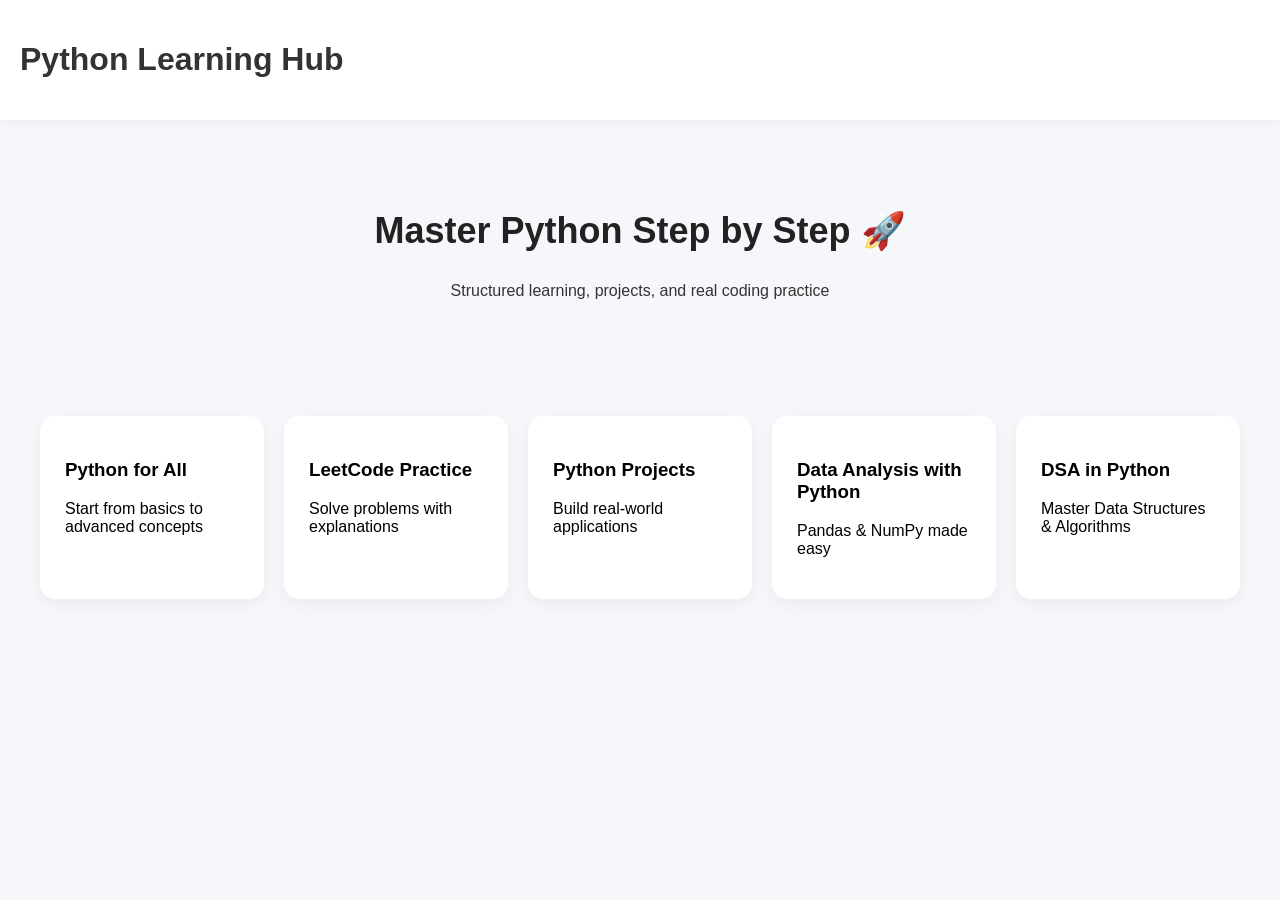
==== index.html @ 8469ddca "Chapter 1 - Variable & DataTypes" ====
<!DOCTYPE html>
<html lang="en">
<head>
  <meta charset="UTF-8" />
  <title>Python Learning Hub</title>
  <link rel="stylesheet" href="css/styles.css" />
</head>
<body>

<header class="navbar">
  <h1>Python Learning Hub</h1>
</header>

<section class="hero">
  <h2>Master Python Step by Step 🚀</h2>
  <p>Structured learning, projects, and real coding practice</p>
</section>

<section class="cards">

  <a href="python-for-all.html" class="card">
    <h3>Python for All</h3>
    <p>Start from basics to advanced concepts</p>
  </a>

  <div class="card">
    <h3>LeetCode Practice</h3>
    <p>Solve problems with explanations</p>
  </div>

  <div class="card">
    <h3>Python Projects</h3>
    <p>Build real-world applications</p>
  </div>

  <div class="card">
    <h3>Data Analysis with Python</h3>
    <p>Pandas & NumPy made easy</p>
  </div>

  <div class="card">
    <h3>DSA in Python</h3>
    <p>Master Data Structures & Algorithms</p>
  </div>

</section>

</body>
</html>
---- css/styles.css ----
body {
  font-family: 'Poppins', sans-serif;
  margin: 0;
  background: #f5f7fb;
  color: #333;
}

.navbar {
  background: white;
  padding: 20px;
  box-shadow: 0 2px 10px rgba(0,0,0,0.05);
}

.hero {
  text-align: center;
  padding: 60px 20px;
}

.hero h2 {
  font-size: 36px;
}

.cards {
  display: grid;
  grid-template-columns: repeat(auto-fit, minmax(220px, 1fr));
  padding: 40px;
  gap: 20px;
}

.card {
  background: white;
  padding: 25px;
  border-radius: 15px;
  text-decoration: none;
  color: black;
  box-shadow: 0 5px 15px rgba(0,0,0,0.05);
  transition: 0.3s;
}

.card:hover {
  transform: translateY(-8px);
  box-shadow: 0 10px 25px rgba(0,0,0,0.1);
}

.content {
  max-width: 800px;
  margin: auto;
  padding: 30px;
}

.code-cell {
  background: #1e1e1e;
  color: #00ffcc;
  padding: 15px;
  border-radius: 10px;
  margin-top: 20px;
}

.output {
  background: #eef;
  padding: 10px;
  border-left: 5px solid #4a90e2;
  margin-top: 10px;
  border-radius: 5px;
}

h2 {
  margin-top: 30px;
  color: #222;
}

hr {
  margin: 40px 0;
  border: none;
  border-top: 1px solid #ddd;
}

ul {
  line-height: 1.8;
}
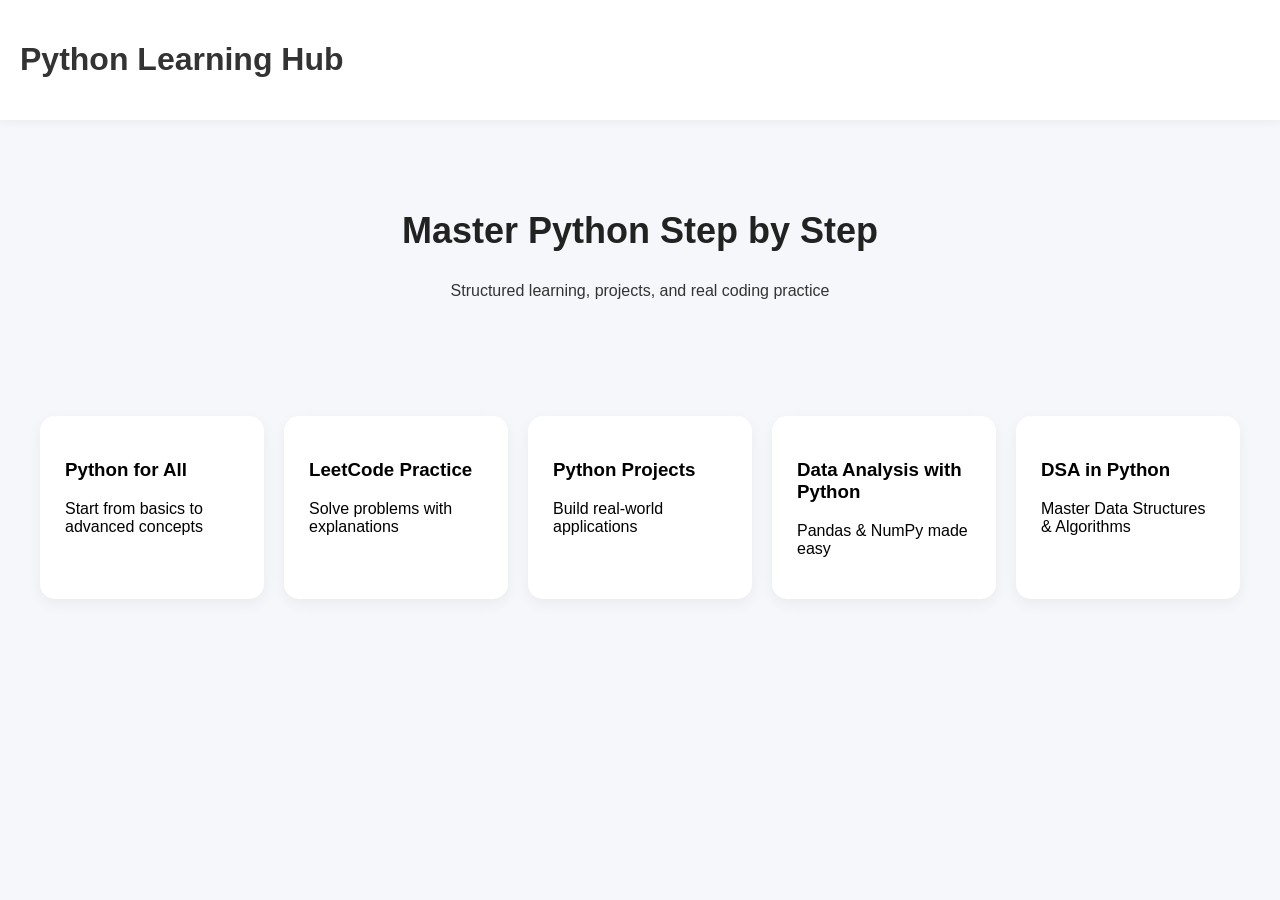
==== commit 59bb7c53: "chapter2/conditions" ====
--- a/index.html
+++ b/index.html
@@ -12,7 +12,7 @@
 </header>
 
 <section class="hero">
-  <h2>Master Python Step by Step 🚀</h2>
+  <h2>Master Python Step by Step</h2>
   <p>Structured learning, projects, and real coding practice</p>
 </section>
 
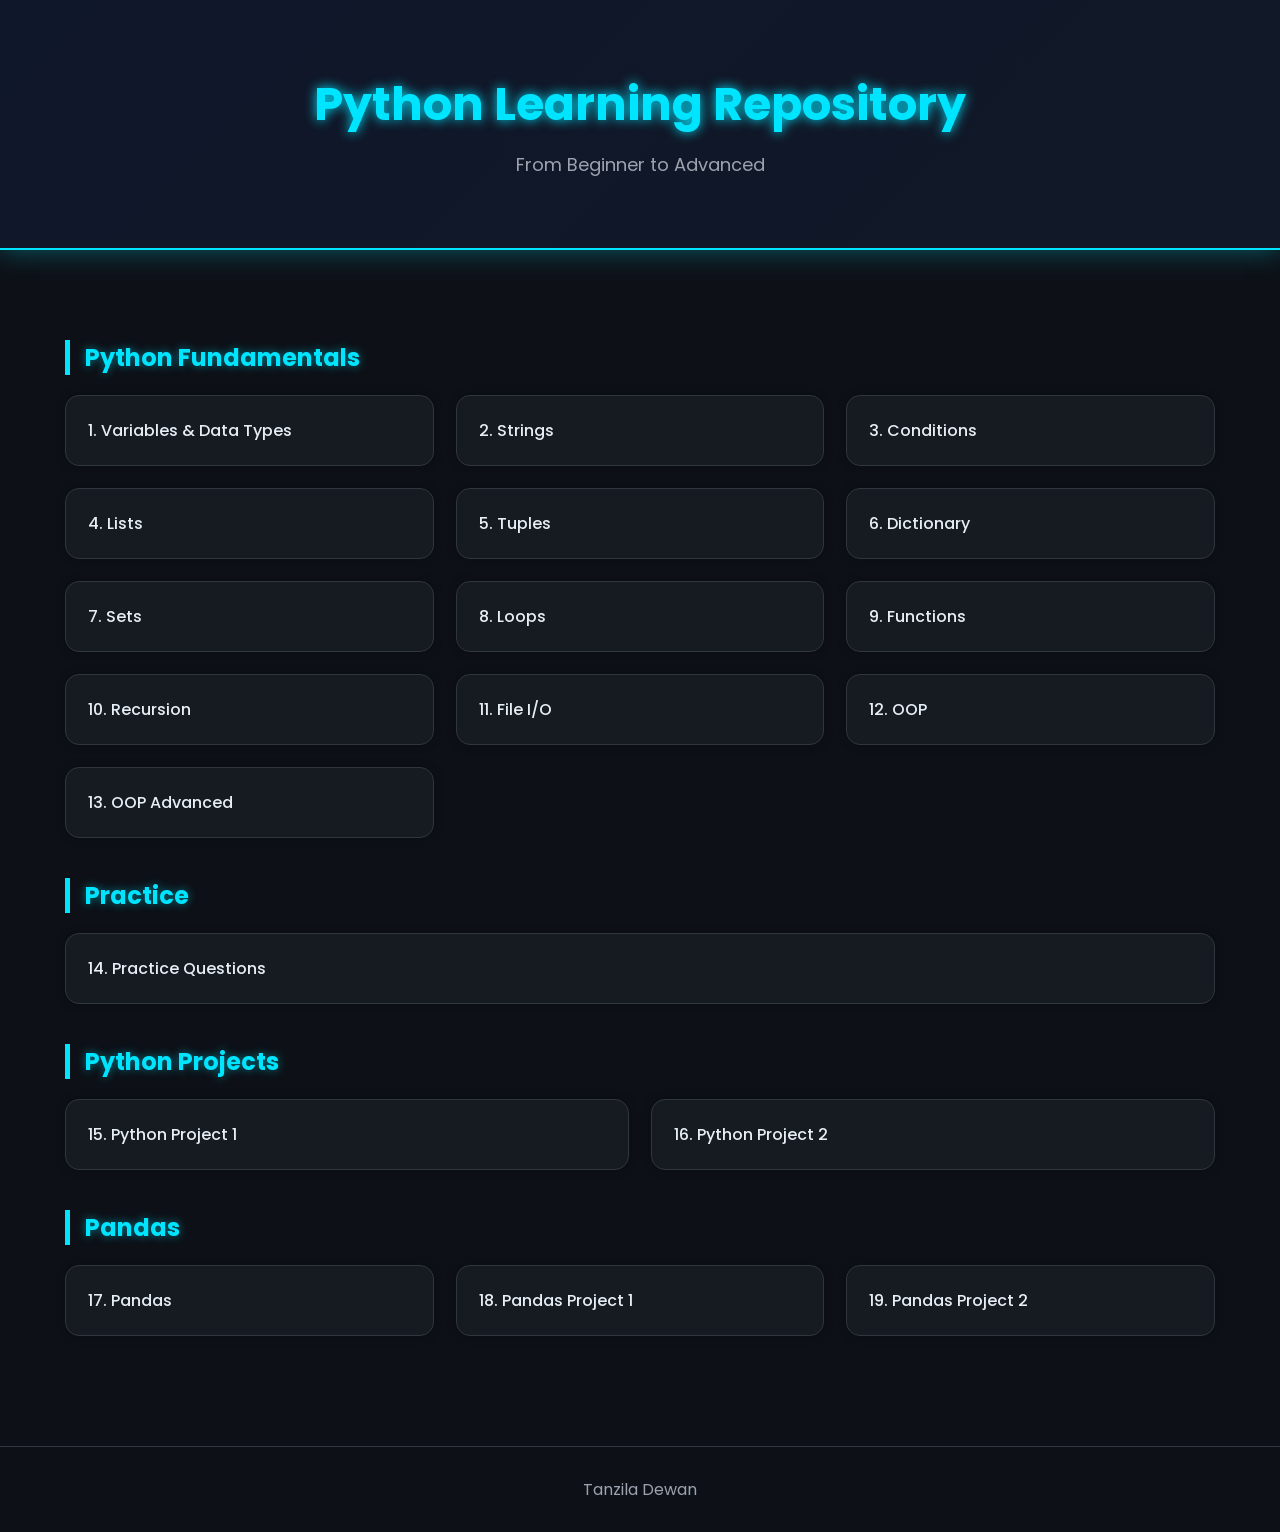
==== commit fe04aab2: "Updated website layout and CSS" ====
--- a/index.html
+++ b/index.html
@@ -1,49 +1,137 @@
 <!DOCTYPE html>
 <html lang="en">
 <head>
-  <meta charset="UTF-8" />
-  <title>Python Learning Hub</title>
-  <link rel="stylesheet" href="css/styles.css" />
+    <meta charset="UTF-8">
+    <meta name="viewport" content="width=device-width, initial-scale=1.0">
+    <title>Python Learning Repository</title>
+
+    <link rel="stylesheet" href="style.css">
+
+    <link rel="preconnect" href="https://fonts.googleapis.com">
+    <link href="https://fonts.googleapis.com/css2?family=Poppins:wght@300;500;700&display=swap" rel="stylesheet">
 </head>
+
 <body>
 
-<header class="navbar">
-  <h1>Python Learning Hub</h1>
+<header>
+
+<h1>Python Learning Repository</h1>
+
+<p>From Beginner to Advanced</p>
+
 </header>
 
-<section class="hero">
-  <h2>Master Python Step by Step</h2>
-  <p>Structured learning, projects, and real coding practice</p>
-</section>
+<div class="container">
 
-<section class="cards">
+<h2>Python Fundamentals</h2>
 
-  <a href="python-for-all.html" class="card">
-    <h3>Python for All</h3>
-    <p>Start from basics to advanced concepts</p>
-  </a>
+<div class="grid">
 
-  <div class="card">
-    <h3>LeetCode Practice</h3>
-    <p>Solve problems with explanations</p>
-  </div>
+<a href="https://github.com/TanzilaDewan789/python_all/blob/main/Variable_Datatypes.ipynb" target="_blank" class="card">
+1. Variables & Data Types
+</a>
 
-  <div class="card">
-    <h3>Python Projects</h3>
-    <p>Build real-world applications</p>
-  </div>
+<a href="https://github.com/TanzilaDewan789/python_all/blob/main/String.ipynb" target="_blank" class="card">
+2. Strings
+</a>
 
-  <div class="card">
-    <h3>Data Analysis with Python</h3>
-    <p>Pandas & NumPy made easy</p>
-  </div>
+<a href="https://github.com/TanzilaDewan789/python_all/blob/main/Conditions.ipynb" target="_blank" class="card">
+3. Conditions
+</a>
 
-  <div class="card">
-    <h3>DSA in Python</h3>
-    <p>Master Data Structures & Algorithms</p>
-  </div>
+<a href="https://github.com/TanzilaDewan789/python_all/blob/main/Lists.ipynb" target="_blank" class="card">
+4. Lists
+</a>
 
-</section>
+<a href="https://github.com/TanzilaDewan789/python_all/blob/main/Tuples.ipynb" target="_blank" class="card">
+5. Tuples
+</a>
+
+<a href="https://github.com/TanzilaDewan789/python_all/blob/main/Dictionary.ipynb" target="_blank" class="card">
+6. Dictionary
+</a>
+
+<a href="https://github.com/TanzilaDewan789/python_all/blob/main/Sets.ipynb" target="_blank" class="card">
+7. Sets
+</a>
+
+<a href="https://github.com/TanzilaDewan789/python_all/blob/main/Loop.ipynb" target="_blank" class="card">
+8. Loops
+</a>
+
+<a href="https://github.com/TanzilaDewan789/python_all/blob/main/Function.ipynb" target="_blank" class="card">
+9. Functions
+</a>
+
+<a href="https://github.com/TanzilaDewan789/python_all/blob/main/Recursion.ipynb" target="_blank" class="card">
+10. Recursion
+</a>
+
+<a href="https://github.com/TanzilaDewan789/python_all/blob/main/File_i_o.ipynb" target="_blank" class="card">
+11. File I/O
+</a>
+
+<a href="https://github.com/TanzilaDewan789/python_all/blob/main/OOP.ipynb" target="_blank" class="card">
+12. OOP
+</a>
+
+<a href="https://github.com/TanzilaDewan789/python_all/blob/main/OOP2.ipynb" target="_blank" class="card">
+13. OOP Advanced
+</a>
+
+</div>
+
+<h2>Practice</h2>
+
+<div class="grid">
+
+<a href="#" class="card">
+14. Practice Questions
+</a>
+
+</div>
+
+<h2>Python Projects</h2>
+
+<div class="grid">
+
+<a href="#" class="card">
+15. Python Project 1
+</a>
+
+<a href="#" class="card">
+16. Python Project 2
+</a>
+
+</div>
+
+<h2>Pandas</h2>
+
+<div class="grid">
+
+<a href="https://github.com/TanzilaDewan789/python_all/blob/main/Pandas.ipynb"
+target="_blank"
+class="card">
+17. Pandas
+</a>
+
+<a href="#" class="card">
+18. Pandas Project 1
+</a>
+
+<a href="#" class="card">
+19. Pandas Project 2
+</a>
+
+</div>
+
+</div>
+
+<footer>
+
+Tanzila Dewan
+
+</footer>
 
 </body>
 </html>
--- a/style.css
+++ b/style.css
@@ -0,0 +1,144 @@
+*{
+    margin:0;
+    padding:0;
+    box-sizing:border-box;
+    font-family:'Poppins',sans-serif;
+}
+
+body{
+    background:#0d1117;
+    color:#e6edf3;
+}
+
+/* Header */
+
+header{
+    background:linear-gradient(135deg,#0f172a,#111827);
+    text-align:center;
+    padding:70px 20px;
+    border-bottom:2px solid #00e5ff;
+    box-shadow:0 0 25px rgba(0,229,255,.35);
+}
+
+header h1{
+    font-size:46px;
+    color:#00e5ff;
+    text-shadow:0 0 12px #00e5ff;
+}
+
+header p{
+    margin-top:12px;
+    font-size:18px;
+    color:#9ca3af;
+}
+
+/* Container */
+
+.container{
+    width:90%;
+    max-width:1150px;
+    margin:auto;
+    padding:50px 0;
+}
+
+/* Section Titles */
+
+h2{
+    margin:40px 0 20px;
+    color:#00e5ff;
+    border-left:5px solid #00e5ff;
+    padding-left:15px;
+    text-shadow:0 0 8px rgba(0,229,255,.5);
+}
+
+/* Grid */
+
+.grid{
+    display:grid;
+    grid-template-columns:repeat(auto-fit,minmax(280px,1fr));
+    gap:22px;
+}
+
+/* Cards */
+
+.card{
+
+    background:#161b22;
+
+    color:#e6edf3;
+
+    text-decoration:none;
+
+    padding:22px;
+
+    border-radius:14px;
+
+    border:1px solid #30363d;
+
+    transition:.35s;
+
+    font-weight:500;
+
+    box-shadow:0 0 10px rgba(0,0,0,.3);
+
+}
+
+/* Hover Effect */
+
+.card:hover{
+
+    transform:translateY(-8px) scale(1.03);
+
+    background:#1f2937;
+
+    color:#00e5ff;
+
+    border-color:#00e5ff;
+
+    box-shadow:
+        0 0 10px #00e5ff,
+        0 0 20px rgba(0,229,255,.5),
+        0 0 35px rgba(0,229,255,.25);
+
+}
+
+/* Footer */
+
+footer{
+
+    text-align:center;
+
+    padding:30px;
+
+    margin-top:60px;
+
+    color:#9ca3af;
+
+    border-top:1px solid #30363d;
+
+}
+
+/* Scrollbar */
+
+::-webkit-scrollbar{
+    width:10px;
+}
+
+::-webkit-scrollbar-track{
+    background:#111827;
+}
+
+::-webkit-scrollbar-thumb{
+    background:#00e5ff;
+    border-radius:20px;
+}
+
+::-webkit-scrollbar-thumb:hover{
+    background:#38bdf8;
+}
+
+/* Smooth scrolling */
+
+html{
+    scroll-behavior:smooth;
+}
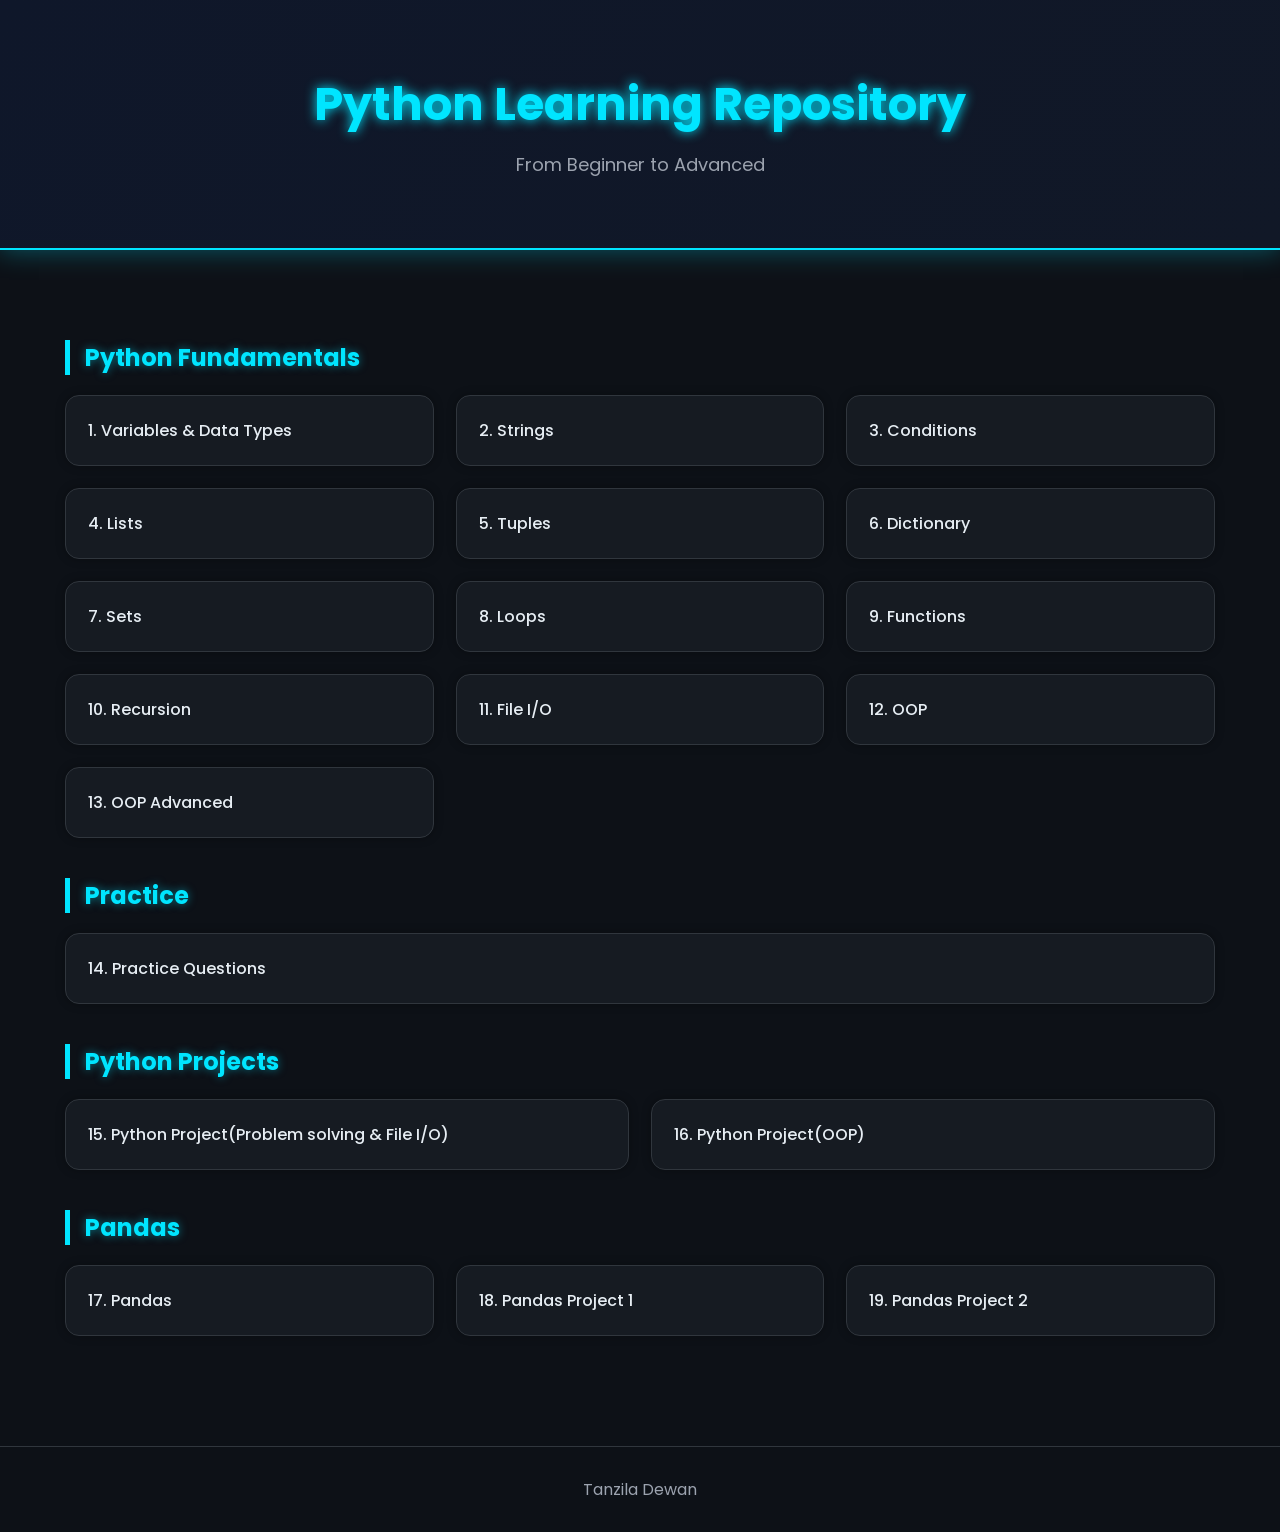
==== commit d1024979: "Pyproject" ====
--- a/index.html
+++ b/index.html
@@ -85,7 +85,7 @@
 
 <div class="grid">
 
-<a href="#" class="card">
+<a href="https://github.com/TanzilaDewan789/python_all/blob/main/PracticeQue.ipynb" class="card">
 14. Practice Questions
 </a>
 
@@ -95,12 +95,12 @@
 
 <div class="grid">
 
-<a href="#" class="card">
-15. Python Project 1
+<a href="https://github.com/TanzilaDewan789/python_all/blob/main/Pyprojects.ipynb" class="card">
+15. Python Project(Problem solving & File I/O)
 </a>
 
 <a href="#" class="card">
-16. Python Project 2
+16. Python Project(OOP)
 </a>
 
 </div>
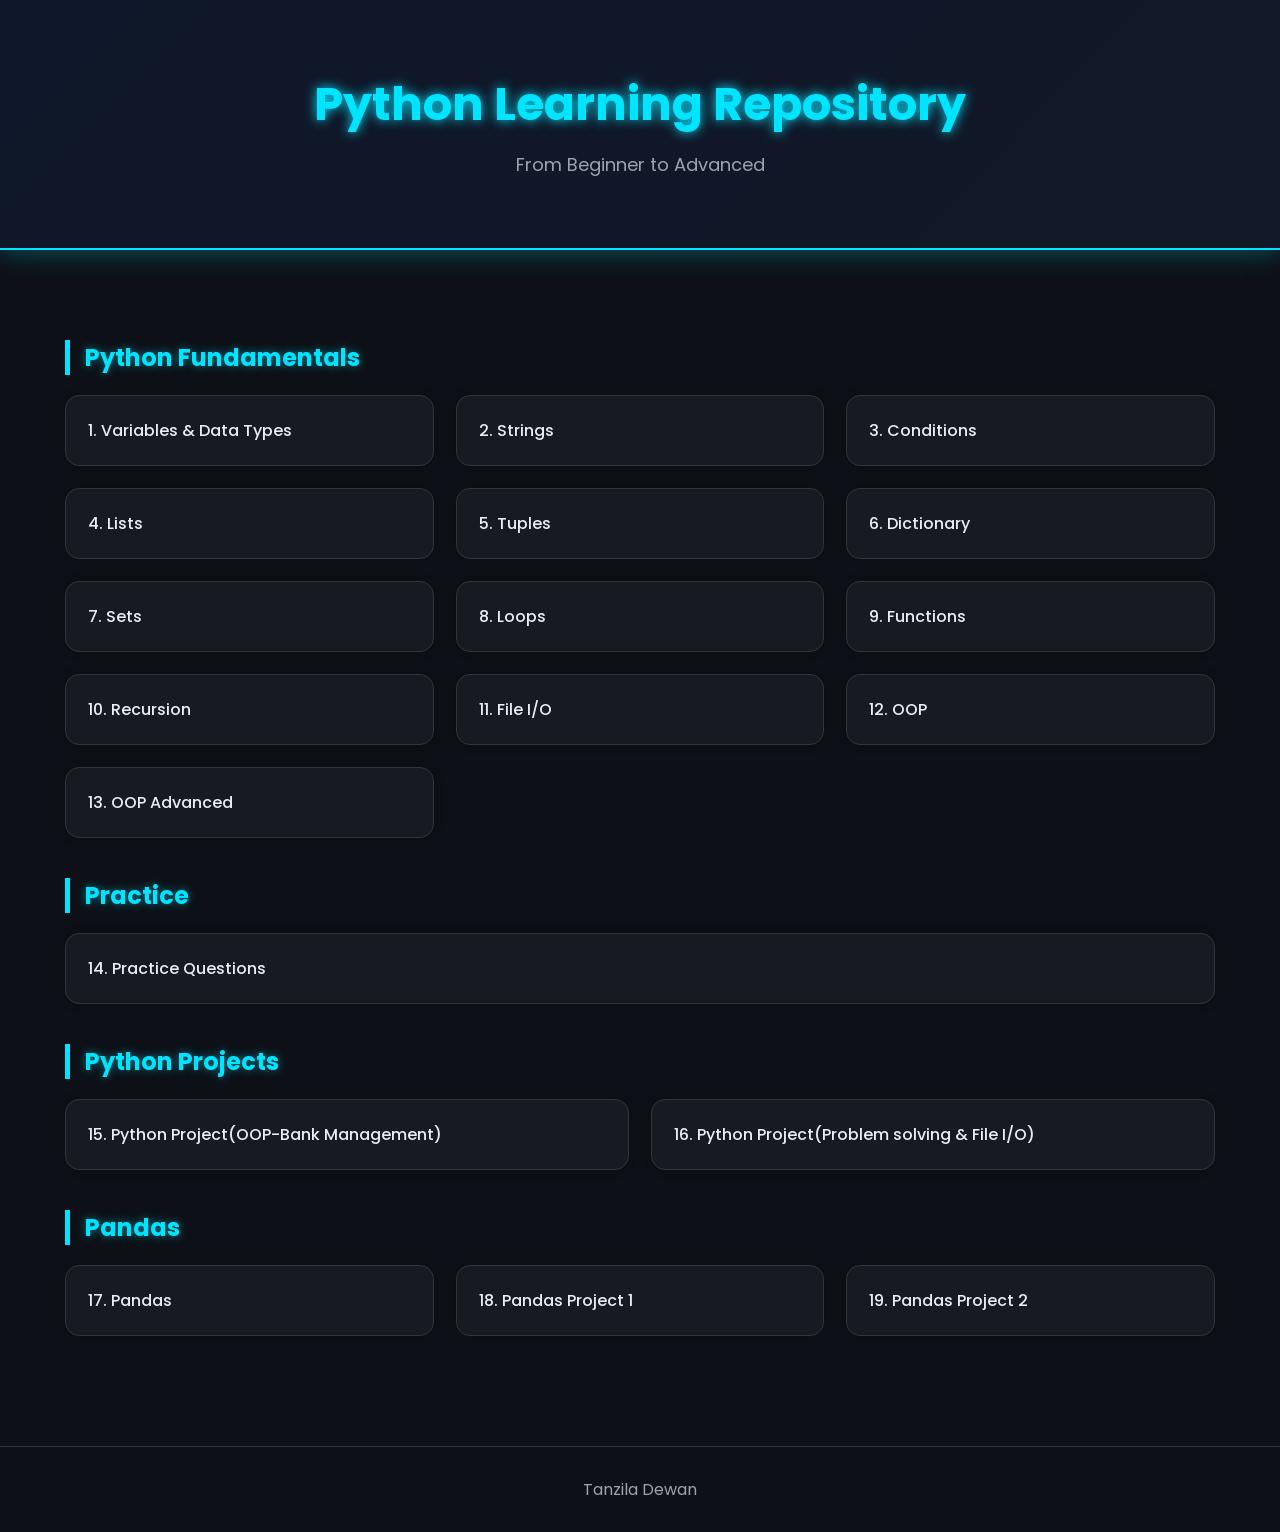
==== commit e8898d9f: "updated chapter 15 & 16" ====
--- a/index.html
+++ b/index.html
@@ -95,12 +95,13 @@
 
 <div class="grid">
 
-<a href="https://github.com/TanzilaDewan789/python_all/blob/main/Pyprojects.ipynb" class="card">
-15. Python Project(Problem solving & File I/O)
+
+<a href="https://github.com/TanzilaDewan789/Bank_Management" class="card">
+15. Python Project(OOP-Bank Management)
 </a>
 
-<a href="#" class="card">
-16. Python Project(OOP)
+<a href="https://github.com/TanzilaDewan789/python_all/blob/main/Pyprojects.ipynb" class="card">
+16. Python Project(Problem solving & File I/O)
 </a>
 
 </div>
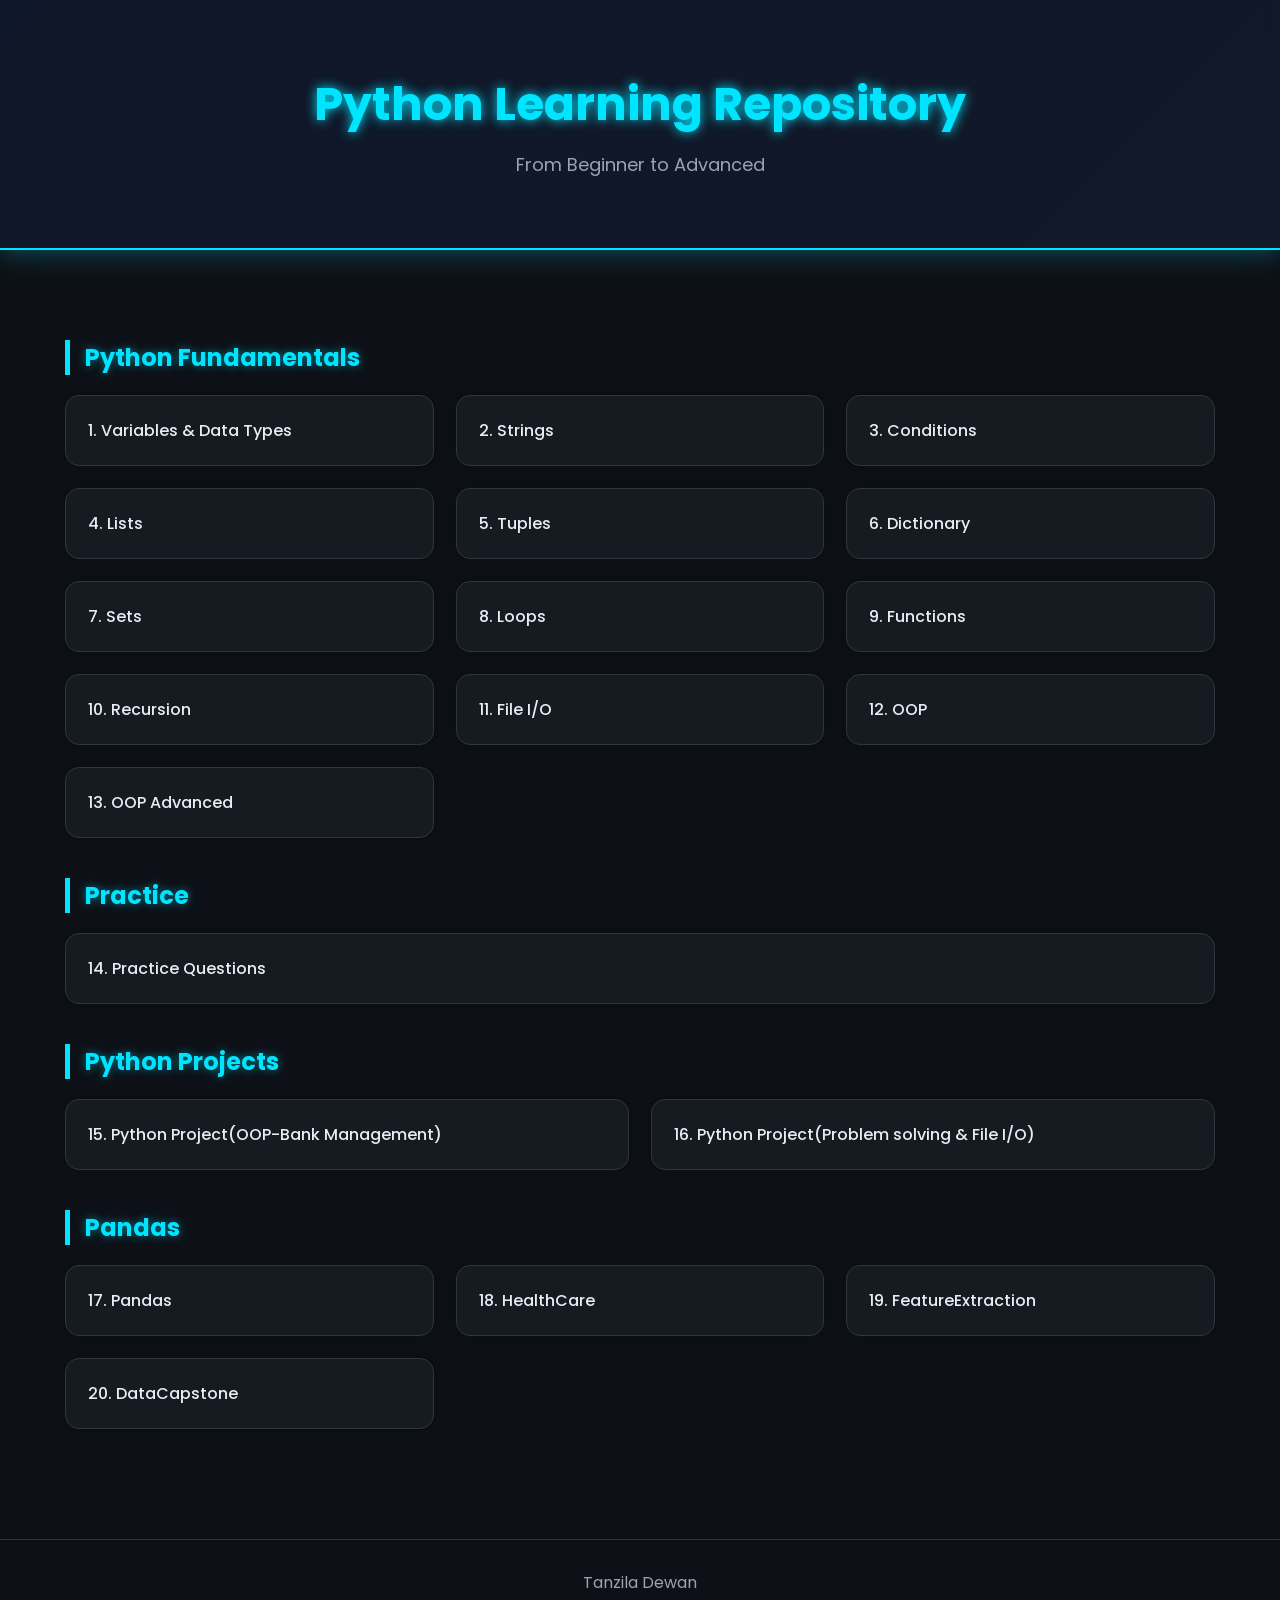
==== commit 4f1953ab: "updated Pandas Projects" ====
--- a/index.html
+++ b/index.html
@@ -110,18 +110,20 @@
 
 <div class="grid">
 
-<a href="https://github.com/TanzilaDewan789/python_all/blob/main/Pandas.ipynb"
-target="_blank"
-class="card">
+<a href="https://github.com/TanzilaDewan789/python_all/blob/main/Pandas.ipynb" class="card">
 17. Pandas
 </a>
 
-<a href="#" class="card">
-18. Pandas Project 1
+<a href="https://github.com/TanzilaDewan789/python_all/blob/main/HealthCare.ipynb" class="card">
+18. HealthCare
 </a>
 
-<a href="#" class="card">
-19. Pandas Project 2
+<a href="https://github.com/TanzilaDewan789/python_all/blob/main/Feature_Extraction.ipynb" class="card">
+19. FeatureExtraction
+</a>
+
+<a href="https://github.com/TanzilaDewan789/python_all/blob/main/Data_Capstone.ipynb" class="card">
+20. DataCapstone
 </a>
 
 </div>
